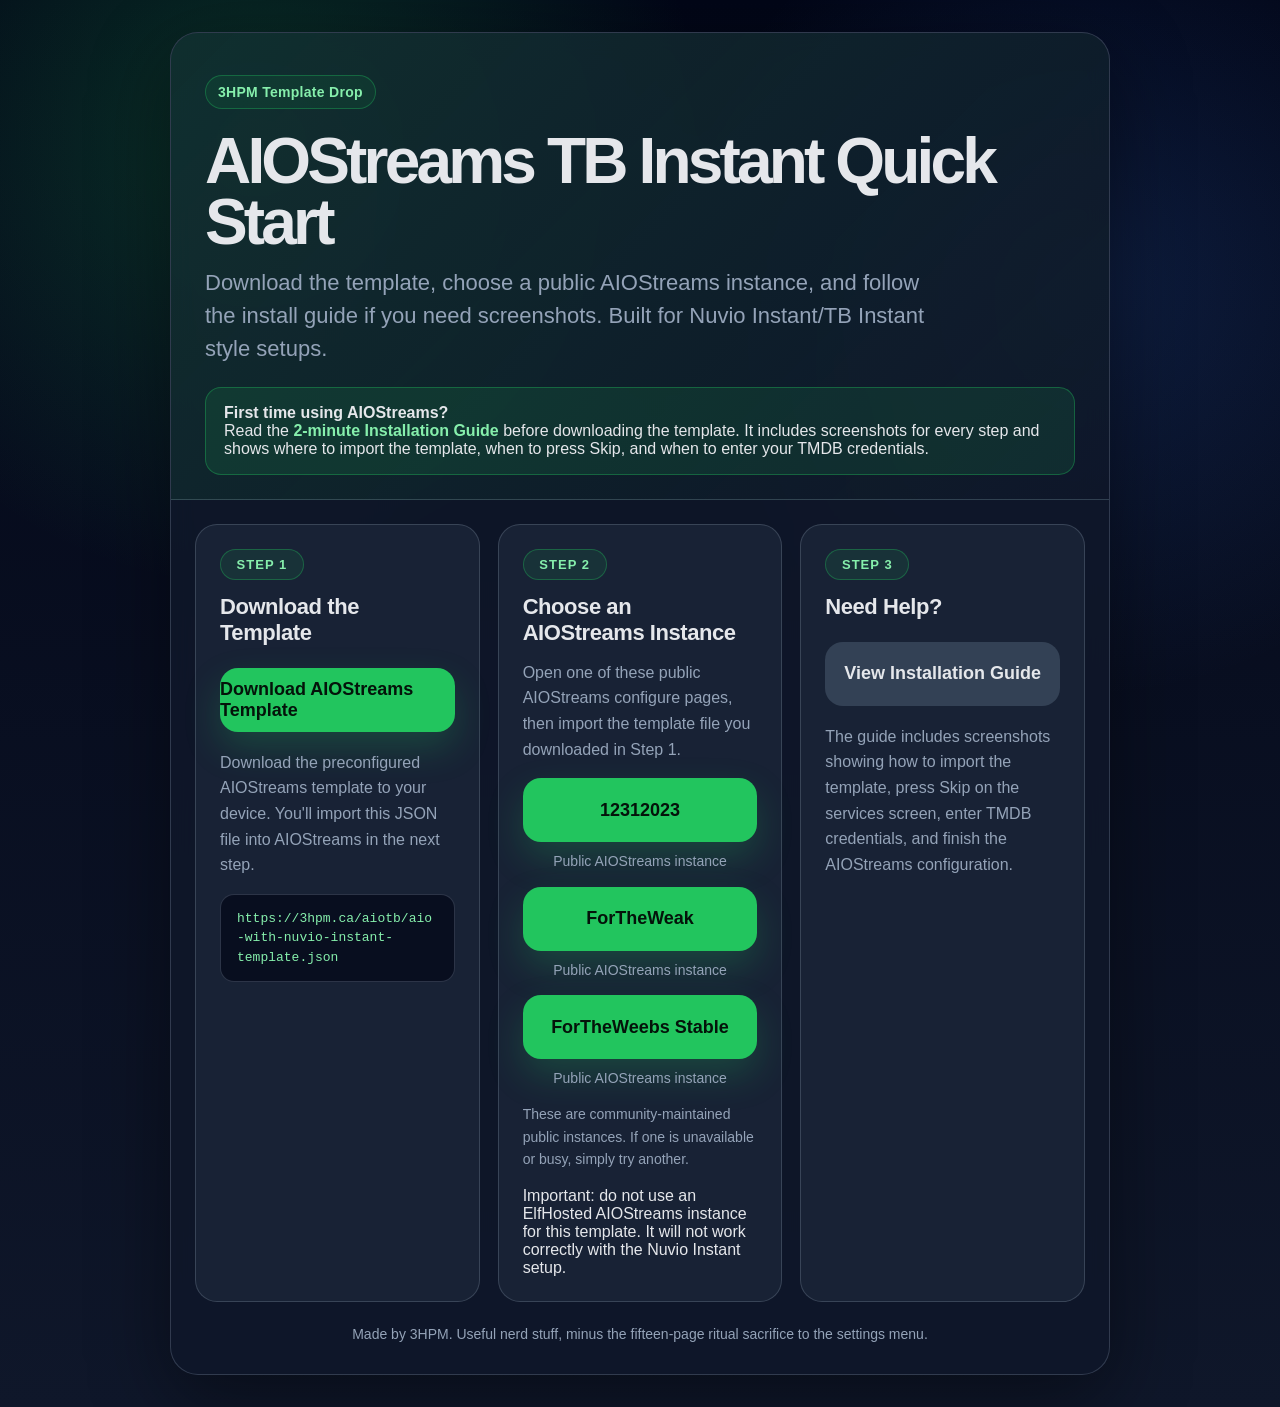
==== Aiotb/index.html @ fed8d9ba "Update Open Graph URL in index.html" ====
<!DOCTYPE html>

<html lang="en">
<head>
<meta charset="utf-8"/>
<meta content="width=device-width, initial-scale=1" name="viewport"/>
<title>AIOStreams TB Instant Template | 3HPM</title>
<meta content="Download the 3HPM AIOStreams template for use with Nuvio Instant and TB Instant." name="description"/>
<meta content="AIOStreams TB Instant Template" property="og:title"/>
<meta content="AIOStreams template for Nuvio Instant and TB Instant by 3HPM." property="og:description"/>
<meta content="website" property="og:type"/>
<meta content="https://nuvioinstant.3hpm.ca/Aiotb" property="og:url"/>
<meta content="#22c55e" name="theme-color"/>
<style>
    :root {
      --bg: #020617;
      --panel: rgba(15, 23, 42, 0.88);
      --panel-2: rgba(30, 41, 59, 0.72);
      --text: #e5e7eb;
      --muted: #94a3b8;
      --green: #22c55e;
      --green-2: #86efac;
      --border: rgba(148, 163, 184, 0.26);
      --shadow: rgba(34, 197, 94, 0.22);
    }

    * { box-sizing: border-box; }

    body {
      margin: 0;
      min-height: 100vh;
      font-family: Arial, Helvetica, sans-serif;
      background:
        radial-gradient(circle at 20% 10%, rgba(34, 197, 94, 0.22), transparent 28rem),
        radial-gradient(circle at 85% 20%, rgba(59, 130, 246, 0.16), transparent 26rem),
        linear-gradient(180deg, #020617 0%, #0f172a 100%);
      color: var(--text);
      display: grid;
      place-items: center;
      padding: 32px 16px;
    }

    .wrap {
      width: min(940px, 100%);
    }

    .card {
      border: 1px solid var(--border);
      background: var(--panel);
      border-radius: 28px;
      overflow: hidden;
      box-shadow: 0 24px 80px rgba(0, 0, 0, 0.42);
      backdrop-filter: blur(12px);
    }

    header {
      padding: 42px 34px 24px;
      border-bottom: 1px solid var(--border);
      background: linear-gradient(135deg, rgba(34, 197, 94, 0.13), rgba(15, 23, 42, 0));
    }

    .tag {
      display: inline-flex;
      align-items: center;
      gap: 8px;
      color: var(--green-2);
      border: 1px solid rgba(34, 197, 94, 0.34);
      background: rgba(34, 197, 94, 0.08);
      padding: 8px 12px;
      border-radius: 999px;
      font-size: 14px;
      font-weight: 700;
      letter-spacing: 0.02em;
    }

    h1 {
      margin: 22px 0 12px;
      font-size: clamp(34px, 7vw, 64px);
      line-height: 0.96;
      letter-spacing: -0.06em;
    }

    .lead {
      max-width: 720px;
      margin: 0;
      color: var(--muted);
      font-size: clamp(18px, 2.5vw, 22px);
      line-height: 1.5;
    }

    main {
      display: grid;
      grid-template-columns: repeat(auto-fit, minmax(280px, 1fr));
      gap: 18px;
      padding: 24px;
    }

    .panel {
      border: 1px solid var(--border);
      background: var(--panel-2);
      border-radius: 22px;
      padding: 24px;
    }

    .download {
      display: inline-flex;
      align-items: center;
      justify-content: center;
      width: 100%;
      min-height: 64px;
      margin: 8px 0 18px;
      border-radius: 18px;
      background: var(--green);
      color: #04130a;
      text-decoration: none;
      font-weight: 900;
      font-size: 18px;
      box-shadow: 0 16px 36px var(--shadow);
      transition: transform 160ms ease, filter 160ms ease;
    }

    .download:hover,
    .download:focus {
      transform: translateY(-2px);
      filter: brightness(1.08);
    }

    h2 {
      margin: 0 0 14px;
      font-size: 22px;
      letter-spacing: -0.02em;
    }

    p {
      color: var(--muted);
      line-height: 1.6;
      margin: 0 0 16px;
    }

    code {
      display: block;
      padding: 14px 16px;
      border-radius: 14px;
      border: 1px solid var(--border);
      background: rgba(2, 6, 23, 0.7);
      color: var(--green-2);
      overflow-wrap: anywhere;
      line-height: 1.5;
    }

    .mini {
      font-size: 14px;
    }

    .steps p {
      padding-left: 16px;
      border-left: 3px solid rgba(34, 197, 94, 0.52);
    }

    footer {
      padding: 0 34px 32px;
      color: var(--muted);
      font-size: 14px;
      text-align: center;
    }

    @media (max-width: 760px) {
      main { grid-template-columns: 1fr; padding: 16px; }
      header { padding: 32px 24px 22px; }
      footer { padding: 0 20px 24px; }
    }
  
    .setup-step {
      position: relative;
    }

    .step-label {
      display: inline-flex;
      align-items: center;
      justify-content: center;
      min-width: 84px;
      margin-bottom: 14px;
      padding: 7px 11px;
      border-radius: 999px;
      background: rgba(34, 197, 94, 0.10);
      border: 1px solid rgba(34, 197, 94, 0.34);
      color: var(--green-2);
      font-size: 13px;
      font-weight: 900;
      letter-spacing: 0.08em;
      text-transform: uppercase;
    }

    .instance-card {
      margin: 14px 0;
    }

    .instance-card p {
      margin: 8px 6px 0;
      color: var(--muted);
      font-size: 14px;
      text-align: center;
    }
</style>
</head>
<body>
<div class="wrap">
<section aria-labelledby="page-title" class="card">
<header>
<span class="tag">3HPM Template Drop</span>
<h1 id="page-title">AIOStreams TB Instant Quick Start</h1>
<p class="lead">Download the template, choose a public AIOStreams instance, and follow the install guide if you need screenshots. Built for Nuvio Instant/TB Instant style setups.</p><div style="margin-top:22px;padding:16px 18px;border-radius:16px;background:rgba(34,197,94,.12);border:1px solid rgba(34,197,94,.35);"><strong>First time using AIOStreams?</strong><br/>Read the <a href="https://3hpm.ca/aiotb/install" style="color:#86efac;font-weight:bold;text-decoration:none;">2-minute Installation Guide</a> before downloading the template. It includes screenshots for every step and shows where to import the template, when to press Skip, and when to enter your TMDB credentials.</div>
</header>
<main><section class="panel setup-step"><div class="step-label">Step 1</div><h2>Download the Template</h2><a class="download" download="" href="aio-with-nuvio-instant-template.json">Download AIOStreams Template</a><p>Download the preconfigured AIOStreams template to your device. You'll import this JSON file into AIOStreams in the next step.</p><code>https://3hpm.ca/aiotb/aio-with-nuvio-instant-template.json</code></section><section class="panel setup-step"><div class="step-label">Step 2</div><h2>Choose an AIOStreams Instance</h2><p>Open one of these public AIOStreams configure pages, then import the template file you downloaded in Step 1.</p><div class="instance-list"><div class="instance-card"><a class="download" href="https://aiostreams.12312023.xyz/stremio/configure" rel="noopener noreferrer" style="margin:0;" target="_blank">12312023</a><p>Public AIOStreams instance</p></div><div class="instance-card"><a class="download" href="https://aiostreams.fortheweak.cloud/stremio/configure" rel="noopener noreferrer" style="margin:0;" target="_blank">ForTheWeak</a><p>Public AIOStreams instance</p></div><div class="instance-card"><a class="download" href="https://aiostreamsfortheweebsstable.midnightignite.me/stremio/configure" rel="noopener noreferrer" style="margin:0;" target="_blank">ForTheWeebs Stable</a><p>Public AIOStreams instance</p></div></div><p class="mini">These are community-maintained public instances. If one is unavailable or busy, simply try another.</p><div class="warning-note">Important: do not use an ElfHosted AIOStreams instance for this template. It will not work correctly with the Nuvio Instant setup.</div></section><section class="panel setup-step"><div class="step-label">Step 3</div><h2>Need Help?</h2><a class="download" href="https://3hpm.ca/aiotb/install" rel="noopener noreferrer" style="background:#334155;color:#e5e7eb;box-shadow:none;" target="_blank">View Installation Guide</a><p>The guide includes screenshots showing how to import the template, press Skip on the services screen, enter TMDB credentials, and finish the AIOStreams configuration.</p></section></main>
<footer>
        Made by 3HPM. Useful nerd stuff, minus the fifteen-page ritual sacrifice to the settings menu.
      </footer>
</section>
</div>
</body>
</html>
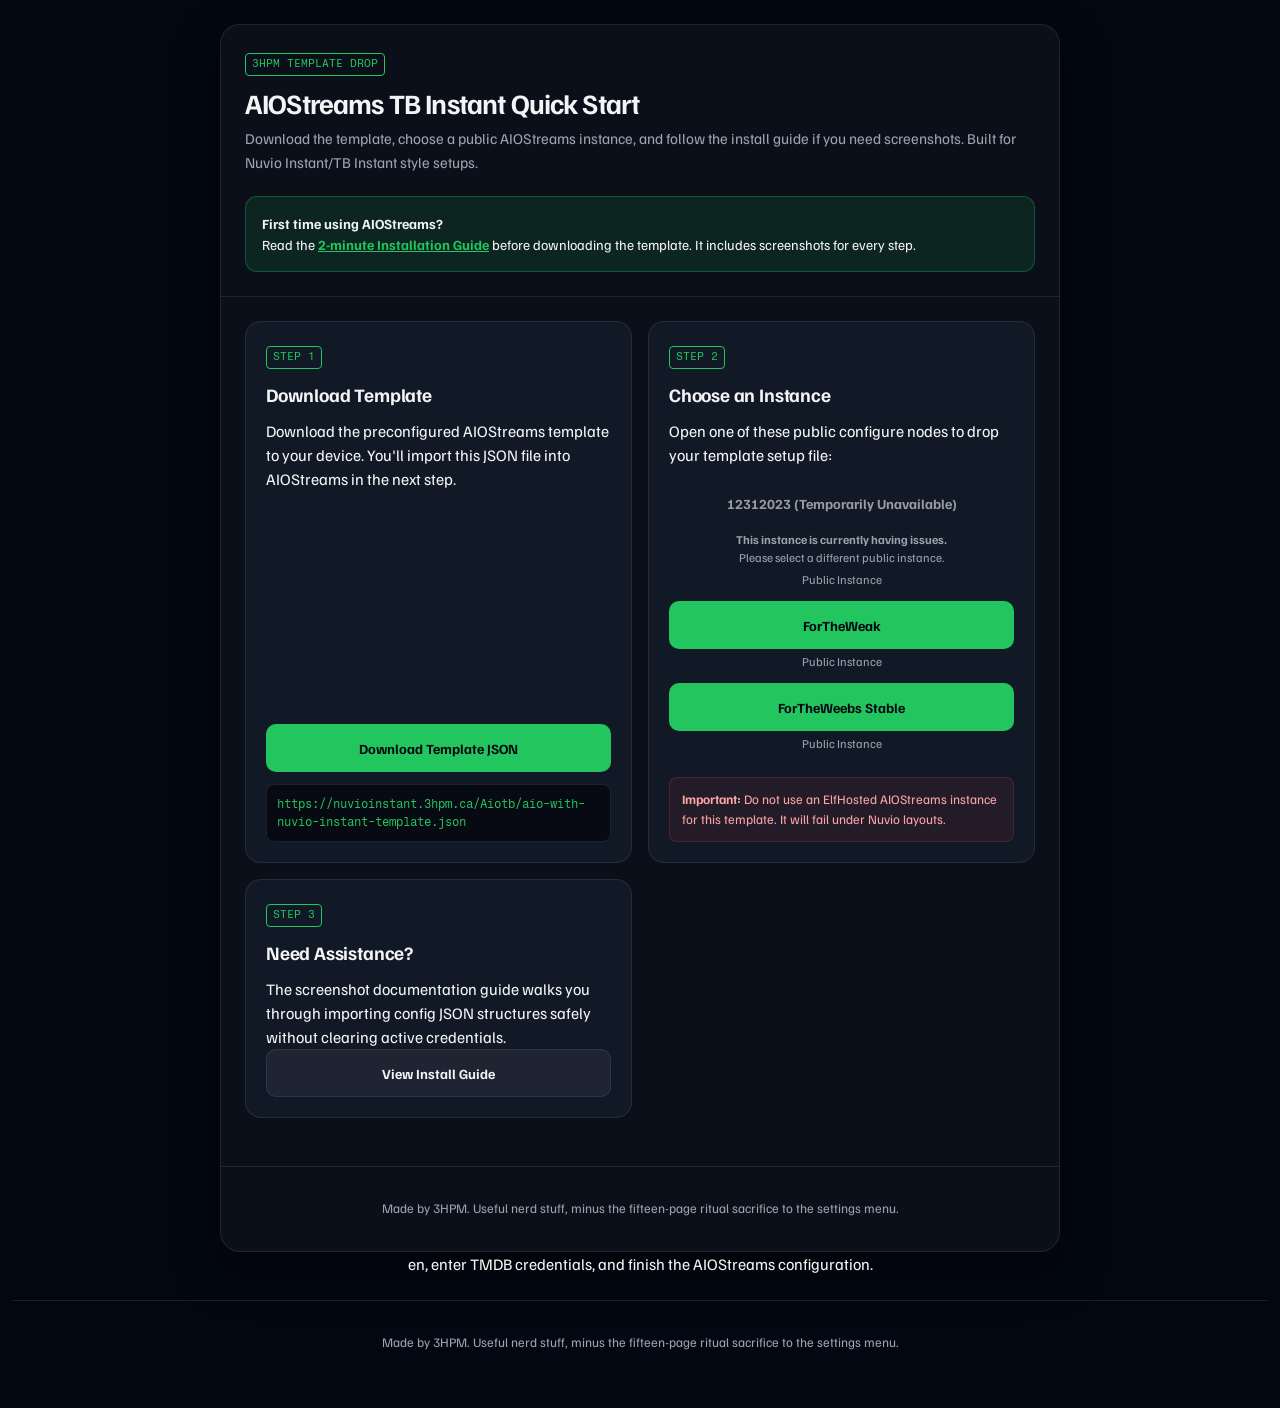
==== commit 4f4b2f87: "Update index.html" ====
--- a/Aiotb/index.html
+++ b/Aiotb/index.html
@@ -1,217 +1,90 @@
 <!DOCTYPE html>
-
 <html lang="en">
 <head>
-<meta charset="utf-8"/>
-<meta content="width=device-width, initial-scale=1" name="viewport"/>
-<title>AIOStreams TB Instant Template | 3HPM</title>
-<meta content="Download the 3HPM AIOStreams template for use with Nuvio Instant and TB Instant." name="description"/>
-<meta content="AIOStreams TB Instant Template" property="og:title"/>
-<meta content="AIOStreams template for Nuvio Instant and TB Instant by 3HPM." property="og:description"/>
-<meta content="website" property="og:type"/>
-<meta content="https://nuvioinstant.3hpm.ca/Aiotb" property="og:url"/>
-<meta content="#22c55e" name="theme-color"/>
-<style>
-    :root {
-      --bg: #020617;
-      --panel: rgba(15, 23, 42, 0.88);
-      --panel-2: rgba(30, 41, 59, 0.72);
-      --text: #e5e7eb;
-      --muted: #94a3b8;
-      --green: #22c55e;
-      --green-2: #86efac;
-      --border: rgba(148, 163, 184, 0.26);
-      --shadow: rgba(34, 197, 94, 0.22);
-    }
-
-    * { box-sizing: border-box; }
-
-    body {
-      margin: 0;
-      min-height: 100vh;
-      font-family: Arial, Helvetica, sans-serif;
-      background:
-        radial-gradient(circle at 20% 10%, rgba(34, 197, 94, 0.22), transparent 28rem),
-        radial-gradient(circle at 85% 20%, rgba(59, 130, 246, 0.16), transparent 26rem),
-        linear-gradient(180deg, #020617 0%, #0f172a 100%);
-      color: var(--text);
-      display: grid;
-      place-items: center;
-      padding: 32px 16px;
-    }
-
-    .wrap {
-      width: min(940px, 100%);
-    }
-
-    .card {
-      border: 1px solid var(--border);
-      background: var(--panel);
-      border-radius: 28px;
-      overflow: hidden;
-      box-shadow: 0 24px 80px rgba(0, 0, 0, 0.42);
-      backdrop-filter: blur(12px);
-    }
-
-    header {
-      padding: 42px 34px 24px;
-      border-bottom: 1px solid var(--border);
-      background: linear-gradient(135deg, rgba(34, 197, 94, 0.13), rgba(15, 23, 42, 0));
-    }
-
-    .tag {
-      display: inline-flex;
-      align-items: center;
-      gap: 8px;
-      color: var(--green-2);
-      border: 1px solid rgba(34, 197, 94, 0.34);
-      background: rgba(34, 197, 94, 0.08);
-      padding: 8px 12px;
-      border-radius: 999px;
-      font-size: 14px;
-      font-weight: 700;
-      letter-spacing: 0.02em;
-    }
-
-    h1 {
-      margin: 22px 0 12px;
-      font-size: clamp(34px, 7vw, 64px);
-      line-height: 0.96;
-      letter-spacing: -0.06em;
-    }
-
-    .lead {
-      max-width: 720px;
-      margin: 0;
-      color: var(--muted);
-      font-size: clamp(18px, 2.5vw, 22px);
-      line-height: 1.5;
-    }
-
-    main {
-      display: grid;
-      grid-template-columns: repeat(auto-fit, minmax(280px, 1fr));
-      gap: 18px;
-      padding: 24px;
-    }
-
-    .panel {
-      border: 1px solid var(--border);
-      background: var(--panel-2);
-      border-radius: 22px;
-      padding: 24px;
-    }
-
-    .download {
-      display: inline-flex;
-      align-items: center;
-      justify-content: center;
-      width: 100%;
-      min-height: 64px;
-      margin: 8px 0 18px;
-      border-radius: 18px;
-      background: var(--green);
-      color: #04130a;
-      text-decoration: none;
-      font-weight: 900;
-      font-size: 18px;
-      box-shadow: 0 16px 36px var(--shadow);
-      transition: transform 160ms ease, filter 160ms ease;
-    }
-
-    .download:hover,
-    .download:focus {
-      transform: translateY(-2px);
-      filter: brightness(1.08);
-    }
-
-    h2 {
-      margin: 0 0 14px;
-      font-size: 22px;
-      letter-spacing: -0.02em;
-    }
-
-    p {
-      color: var(--muted);
-      line-height: 1.6;
-      margin: 0 0 16px;
-    }
-
-    code {
-      display: block;
-      padding: 14px 16px;
-      border-radius: 14px;
-      border: 1px solid var(--border);
-      background: rgba(2, 6, 23, 0.7);
-      color: var(--green-2);
-      overflow-wrap: anywhere;
-      line-height: 1.5;
-    }
-
-    .mini {
-      font-size: 14px;
-    }
-
-    .steps p {
-      padding-left: 16px;
-      border-left: 3px solid rgba(34, 197, 94, 0.52);
-    }
-
-    footer {
-      padding: 0 34px 32px;
-      color: var(--muted);
-      font-size: 14px;
-      text-align: center;
-    }
-
-    @media (max-width: 760px) {
-      main { grid-template-columns: 1fr; padding: 16px; }
-      header { padding: 32px 24px 22px; }
-      footer { padding: 0 20px 24px; }
-    }
-  
-    .setup-step {
-      position: relative;
-    }
-
-    .step-label {
-      display: inline-flex;
-      align-items: center;
-      justify-content: center;
-      min-width: 84px;
-      margin-bottom: 14px;
-      padding: 7px 11px;
-      border-radius: 999px;
-      background: rgba(34, 197, 94, 0.10);
-      border: 1px solid rgba(34, 197, 94, 0.34);
-      color: var(--green-2);
-      font-size: 13px;
-      font-weight: 900;
-      letter-spacing: 0.08em;
-      text-transform: uppercase;
-    }
-
-    .instance-card {
-      margin: 14px 0;
-    }
-
-    .instance-card p {
-      margin: 8px 6px 0;
-      color: var(--muted);
-      font-size: 14px;
-      text-align: center;
-    }
-</style>
+    <meta charset="utf-8"/>
+    <meta content="width=device-width, initial-scale=1" name="viewport"/>
+    <title>AIOStreams TB Instant Template | 3HPM</title>
+    <meta content="Download the 3HPM AIOStreams template for use with Nuvio Instant and TB Instant." name="description"/>
+    <link rel="stylesheet" href="../global.css" />
 </head>
 <body>
+
 <div class="wrap">
-<section aria-labelledby="page-title" class="card">
-<header>
-<span class="tag">3HPM Template Drop</span>
-<h1 id="page-title">AIOStreams TB Instant Quick Start</h1>
-<p class="lead">Download the template, choose a public AIOStreams instance, and follow the install guide if you need screenshots. Built for Nuvio Instant/TB Instant style setups.</p><div style="margin-top:22px;padding:16px 18px;border-radius:16px;background:rgba(34,197,94,.12);border:1px solid rgba(34,197,94,.35);"><strong>First time using AIOStreams?</strong><br/>Read the <a href="https://3hpm.ca/aiotb/install" style="color:#86efac;font-weight:bold;text-decoration:none;">2-minute Installation Guide</a> before downloading the template. It includes screenshots for every step and shows where to import the template, when to press Skip, and when to enter your TMDB credentials.</div>
-</header>
-<main><section class="panel setup-step"><div class="step-label">Step 1</div><h2>Download the Template</h2><a class="download" download="" href="aio-with-nuvio-instant-template.json">Download AIOStreams Template</a><p>Download the preconfigured AIOStreams template to your device. You'll import this JSON file into AIOStreams in the next step.</p><code>https://3hpm.ca/aiotb/aio-with-nuvio-instant-template.json</code></section><section class="panel setup-step"><div class="step-label">Step 2</div><h2>Choose an AIOStreams Instance</h2><p>Open one of these public AIOStreams configure pages, then import the template file you downloaded in Step 1.</p><div class="instance-list"><div class="instance-card"><a class="download" href="https://aiostreams.12312023.xyz/stremio/configure" rel="noopener noreferrer" style="margin:0;" target="_blank">12312023</a><p>Public AIOStreams instance</p></div><div class="instance-card"><a class="download" href="https://aiostreams.fortheweak.cloud/stremio/configure" rel="noopener noreferrer" style="margin:0;" target="_blank">ForTheWeak</a><p>Public AIOStreams instance</p></div><div class="instance-card"><a class="download" href="https://aiostreamsfortheweebsstable.midnightignite.me/stremio/configure" rel="noopener noreferrer" style="margin:0;" target="_blank">ForTheWeebs Stable</a><p>Public AIOStreams instance</p></div></div><p class="mini">These are community-maintained public instances. If one is unavailable or busy, simply try another.</p><div class="warning-note">Important: do not use an ElfHosted AIOStreams instance for this template. It will not work correctly with the Nuvio Instant setup.</div></section><section class="panel setup-step"><div class="step-label">Step 3</div><h2>Need Help?</h2><a class="download" href="https://3hpm.ca/aiotb/install" rel="noopener noreferrer" style="background:#334155;color:#e5e7eb;box-shadow:none;" target="_blank">View Installation Guide</a><p>The guide includes screenshots showing how to import the template, press Skip on the services screen, enter TMDB credentials, and finish the AIOStreams configuration.</p></section></main>
+    <section aria-labelledby="page-title" class="card">
+        <header>
+            <span class="tag">3HPM Template Drop</span>
+            <h1 id="page-title">AIOStreams TB Instant Quick Start</h1>
+            <p class="lead">Download the template, choose a public AIOStreams instance, and follow the install guide if you need screenshots. Built for Nuvio Instant/TB Instant style setups.</p>
+            
+            <div style="margin-top:22px; padding:16px; border-radius:12px; background:var(--green-dim); border:1px solid rgba(34,197,94,0.3); font-size:14px; line-height:1.5;">
+                <strong>First time using AIOStreams?</strong><br/>
+                Read the <a href="https://3hpm.ca/aiotb/install" style="color:var(--green); font-weight:bold;">2-minute Installation Guide</a> before downloading the template. It includes screenshots for every step.
+            </div>
+        </header>
+
+        <main>
+            <section class="panel setup-step">
+                <div>
+                    <div class="step-label">Step 1</div>
+                    <h2>Download Template</h2>
+                    <p>Download the preconfigured AIOStreams template to your device. You'll import this JSON file into AIOStreams in the next step.</p>
+                </div>
+                <div>
+                    <a class="download" download="" href="aio-with-nuvio-instant-template.json">Download Template JSON</a>
+                    <code>https://nuvioinstant.3hpm.ca/Aiotb/aio-with-nuvio-instant-template.json</code>
+                </div>
+            </section>
+
+            <section class="panel setup-step">
+                <div>
+                    <div class="step-label">Step 2</div>
+                    <h2>Choose an Instance</h2>
+                    <p>Open one of these public configure nodes to drop your template setup file:</p>
+                    <div class="instance-list">
+                        <div class="instance-card">
+    <span class="download" style="opacity:0.6; cursor:not-allowed;">
+        12312023 (Temporarily Unavailable)
+    </span>
+    <p><strong>This instance is currently having issues.</strong><br>
+    Please select a different public instance.</p>
+    <p>Public Instance</p>
+</div>
+                        <div class="instance-card">
+                            <a class="download" href="https://aiostreams.fortheweak.cloud/stremio/configure" rel="noopener noreferrer" target="_blank">ForTheWeak</a>
+                            <p>Public Instance</p>
+                        </div>
+                        <div class="instance-card">
+                            <a class="download" href="https://aiostreamsfortheweebsstable.midnightignite.me/stremio/configure" rel="noopener noreferrer" target="_blank">ForTheWeebs Stable</a>
+                            <p>Public Instance</p>
+                        </div>
+                    </div>
+                </div>
+                <div class="warning-note">
+                    <strong>Important:</strong> Do not use an ElfHosted AIOStreams instance for this template. It will fail under Nuvio layouts.
+                </div>
+            </section>
+
+            <section class="panel setup-step">
+                <div>
+                    <div class="step-label">Step 3</div>
+                    <h2>Need Assistance?</h2>
+                    <p>The screenshot documentation guide walks you through importing config JSON structures safely without clearing active credentials.</p>
+                </div>
+                <div>
+                    <a class="download" href="https://nuvioinstant.3hpm.ca/Aiotb/install" rel="noopener noreferrer" style="background:rgba(255,255,255,0.05); border:1px solid var(--border); color:var(--text);" target="_blank">View Install Guide</a>
+                </div>
+            </section>
+        </main>
+
+        <footer>
+            Made by 3HPM. Useful nerd stuff, minus the fifteen-page ritual sacrifice to the settings menu.
+        </footer>
+    </section>
+</div>
+
+</body>
+</html>
+en, enter TMDB credentials, and finish the AIOStreams configuration.</p></section></main>
 <footer>
         Made by 3HPM. Useful nerd stuff, minus the fifteen-page ritual sacrifice to the settings menu.
       </footer>
--- a/global.css
+++ b/global.css
@@ -0,0 +1,296 @@
+/* ==========================================================================
+   3HPM Nuvio Suite - Definitive Unified Global Stylesheet
+   ========================================================================== */
+
+@import url('https://fonts.googleapis.com/css2?family=Familjen+Grotesk:wght@400;500;600;700&family=Fraunces:ital,opsz,wght@0,9..144,300;0,9..144,400;0,9..144,600;1,9..144,300;1,9..144,400;1,9..144,500&family=Fragment+Mono&display=swap');
+
+:root {
+    --bg: #030712;
+    --panel: #0b0f19;
+    --panel-card: #111827;
+    --panel-input: #070a13;
+    --panel-2: rgba(30, 41, 59, 0.4);
+    --text: #f3f4f6;
+    --muted: #9ca3af;
+    --green: #22c55e;
+    --green-dim: rgba(34, 197, 94, 0.12);
+    --border: rgba(156, 163, 175, 0.15);
+    --font-sans: 'Familjen Grotesk', system-ui, -apple-system, sans-serif;
+    --font-mono: 'Fragment Mono', monospace;
+}
+
+* {
+    box-sizing: border-box;
+    margin: 0;
+    padding: 0;
+}
+
+body {
+    background-color: var(--bg);
+    color: var(--text);
+    font-family: var(--font-sans);
+    line-height: 1.5;
+    padding: 24px 12px;
+    min-height: 100vh;
+    display: flex;
+    flex-direction: column;
+    align-items: center;
+}
+
+/* Master Page Shell Layout */
+.shell, .wrap, .site-wrapper {
+    width: 100%;
+    max-width: 840px;
+    margin: 0 auto;
+}
+
+.card {
+    background-color: var(--panel);
+    border: 1px solid var(--border);
+    border-radius: 20px;
+    overflow: hidden;
+    box-shadow: 0 20px 40px rgba(0, 0, 0, 0.5);
+}
+
+/* Streaming Notice Banner */
+.releaseBanner {
+    background: #111;
+    color: #fff;
+    border-bottom: 2px solid var(--green);
+    font-family: var(--font-mono);
+    font-size: 11px;
+    text-transform: uppercase;
+    letter-spacing: 0.05em;
+    padding: 10px;
+    text-align: center;
+    margin-bottom: 16px;
+    border-radius: 8px;
+}
+.releaseBanner strong { color: var(--green); }
+
+/* Typography */
+header {
+    padding: 24px;
+    border-bottom: 1px solid var(--border);
+}
+h1 {
+    font-size: 28px;
+    font-weight: 700;
+    letter-spacing: -0.03em;
+    line-height: 1.1;
+    margin-bottom: 8px;
+}
+h1 em {
+    font-family: 'Fraunces', serif;
+    font-style: italic;
+    font-weight: 400;
+}
+.lede, .lead {
+    color: var(--muted);
+    font-size: 15px;
+    line-height: 1.6;
+}
+
+/* Main Grid Formats */
+main, .wizard-grid {
+    display: grid;
+    grid-template-columns: repeat(auto-fit, minmax(280px, 1fr));
+    gap: 16px;
+    padding: 24px;
+}
+
+/* Hub Dashboard Cards */
+a.wizard-card-link {
+    text-decoration: none;
+    color: inherit;
+    border: 1px solid var(--border);
+    background-color: var(--panel-card);
+    border-radius: 16px;
+    padding: 24px;
+    display: flex;
+    flex-direction: column;
+    justify-content: space-between;
+    gap: 20px;
+    transition: all 0.2s ease;
+}
+a.wizard-card-link:hover {
+    border-color: var(--green);
+    transform: translateY(-2px);
+    box-shadow: 0 12px 24px rgba(34, 197, 94, 0.15);
+}
+a.wizard-card-link h2 {
+    font-size: 18px;
+    color: var(--text);
+    margin-bottom: 6px;
+}
+a.wizard-card-link p {
+    font-size: 14px;
+    color: var(--muted);
+    line-height: 1.5;
+}
+
+/* Static Panels */
+.panel {
+    border: 1px solid var(--border);
+    background: var(--panel-2);
+    border-radius: 16px;
+    padding: 20px;
+    display: flex;
+    flex-direction: column;
+    justify-content: space-between;
+}
+
+/* Wizard Visibility Rules */
+.stepCard { display: none !important; }
+.stepCard.active { display: block !important; padding: 24px; }
+
+/* Wizard Header Formats */
+.stepHeader { margin-bottom: 20px; }
+.stepNumber { font-family: var(--font-mono); color: var(--green); font-size: 14px; font-weight: bold; text-transform: uppercase; }
+h2 { font-size: 19px; margin-bottom: 10px; color: var(--text); letter-spacing: -0.01em; }
+
+/* Wizard Linear Progress Bar */
+.progress { padding: 0 24px; margin-top: 16px; }
+.progress ol { display: flex; list-style: none; background: var(--panel-input); padding: 4px; border-radius: 10px; border: 1px solid var(--border); }
+.progress li { flex: 1; text-align: center; font-size: 12px; font-weight: 600; padding: 8px 4px; color: var(--muted); border-radius: 6px; opacity: 0.4; }
+.progress li.is-active { opacity: 1; background: var(--green-dim); color: var(--green); }
+.progress li.is-done { opacity: 0.8; color: var(--green); }
+
+/* Form Control Elements styling */
+.fieldGroup { display: flex; flex-direction: column; gap: 16px; margin-bottom: 24px; }
+.field { display: flex; flex-direction: column; gap: 6px; }
+.field.isHiddenForSelection { display: none !important; }
+label { font-size: 14px; font-weight: 600; }
+select, input[type="text"], input[type="number"], textarea {
+    width: 100%;
+    background-color: var(--panel-input) !important;
+    color: var(--text) !important;
+    border: 1px solid var(--border);
+    padding: 12px;
+    border-radius: 10px;
+    font-family: inherit;
+    font-size: 15px;
+    outline: none;
+    -webkit-appearance: none;
+}
+select {
+    background-image: url("data:image/svg+xml;utf8,<svg xmlns='http://www.w3.org/2000/svg' width='24' height='24' viewBox='0 0 24 24' fill='none' stroke='%239ca3af' stroke-width='2' stroke-linecap='round' stroke-linejoin='round'><polyline points='6 9 12 15 18 9'></polyline></svg>");
+    background-repeat: no-repeat;
+    background-position: right 12px center;
+    background-size: 14px;
+}
+select:focus, input:focus, textarea:focus { border-color: var(--green); }
+small { font-size: 12px; color: var(--muted); margin-top: 2px; display: block; }
+
+/* Fieldsets & Selections */
+fieldset { border: 1px solid var(--border); border-radius: 12px; padding: 16px; margin-bottom: 24px; }
+fieldset.isHiddenForSelection { display: none !important; }
+legend { font-size: 11px; font-weight: 700; color: var(--green); padding: 0 8px; text-transform: uppercase; letter-spacing: 0.05em; }
+.helperText { font-size: 13px; color: var(--muted); margin-bottom: 12px; }
+
+.setupChecklist, .optionsGrid, .resolutionGrid { display: flex; flex-direction: column; gap: 8px; }
+.setupChecklist label, .optionsGrid label, .resolutionGrid label {
+    display: flex;
+    align-items: center;
+    gap: 12px;
+    background: rgba(255, 255, 255, 0.01);
+    border: 1px solid var(--border);
+    padding: 12px;
+    border-radius: 10px;
+    cursor: pointer;
+    font-weight: 500;
+}
+.optionsGrid label.isHiddenForSelection { display: none !important; }
+input[type="checkbox"] { width: 18px; height: 18px; accent-color: var(--green); flex-shrink: 0; }
+
+@media (min-width: 580px) {
+    .resolutionGrid { display: grid; grid-template-columns: repeat(3, 1fr); gap: 8px; }
+    .optionsGrid { display: grid; grid-template-columns: repeat(2, 1fr); gap: 8px; }
+}
+
+.settingsGrid { display: grid; grid-template-columns: 1fr 1fr; gap: 12px; margin-bottom: 24px; }
+.settingsGrid.isHiddenForSelection { display: none !important; }
+.stepActions { display: flex; gap: 12px; margin-top: 16px; }
+
+/* Interactive Runtime Components (Injected by JS) */
+.addonPicker { display: grid; grid-template-columns: 1fr; gap: 8px; margin-top: 8px; }
+@media (min-width: 580px) { .addonPicker { grid-template-columns: repeat(3, 1fr); } }
+.addonChoice {
+    display: flex;
+    align-items: flex-start;
+    gap: 12px;
+    background: rgba(255, 255, 255, 0.01);
+    border: 1px solid var(--border);
+    padding: 14px;
+    border-radius: 12px;
+    cursor: pointer;
+    transition: all 0.15s ease;
+}
+.addonChoice:hover { border-color: rgba(34, 197, 94, 0.3); background: rgba(34, 197, 94, 0.02); }
+.addonChoice:has(input:checked) { border-color: var(--green); background: var(--green-dim); }
+.addonChoice input { margin-top: 3px; }
+.addonChoice strong { display: block; font-size: 14px; color: var(--text); }
+.addonChoice small { display: block; font-size: 12px; color: var(--muted); margin-top: 2px; font-weight: normal; }
+.addonPickerActions { display: flex; gap: 8px; margin-top: 12px; }
+.addonSettingsNote { margin: 14px 0 0; padding: 10px 12px; border-left: 3px solid var(--green); background: var(--green-dim); font-size: 13px; border-radius: 0 8px 8px 0; }
+
+/* Output Lists & Cards */
+.manifestList { display: grid; gap: 16px; margin-top: 12px; }
+.manifestCard { border: 1px solid var(--border); padding: 16px; background: rgba(255, 255, 255, 0.01); border-radius: 12px; }
+.manifestCardHeader { display: flex; justify-content: space-between; gap: 12px; align-items: flex-start; margin-bottom: 12px; }
+.manifestCardHeader h3 { margin: 0; font-size: 16px; color: var(--text); }
+.manifestCardHeader p { margin: 2px 0 0; color: var(--muted); font-size: 13px; }
+.manifestCard textarea { font-family: var(--font-mono); font-size: 12px; height: 75px; resize: none; background: var(--panel-input); margin-bottom: 10px; }
+.manifestNameRow { display: grid; grid-template-columns: 1fr auto; gap: 8px; margin-bottom: 12px; }
+.manifestNameRow input { width: 100%; background: var(--panel-input); border: 1px solid var(--border); color: var(--muted); padding: 8px 12px; border-radius: 8px; font-size: 13px; outline: none; }
+.manifestCardActions { display: grid; grid-template-columns: 1fr 1fr; gap: 8px; }
+.copyAllRow { margin-top: 16px; }
+.emptyManifests { padding: 16px; border: 1px dashed var(--border); color: var(--muted); text-align: center; border-radius: 10px; font-size: 14px; }
+
+/* Buttons Setup */
+.btn, .download, .card-action-btn {
+    min-height: 48px;
+    border-radius: 10px;
+    font-size: 14px;
+    font-weight: 700;
+    border: none;
+    cursor: pointer;
+    display: inline-flex;
+    align-items: center;
+    justify-content: center;
+    text-decoration: none;
+    transition: all 0.1s ease;
+    width: 100%;
+}
+.btn.primary, a.download, .card-action-btn { background-color: var(--green); color: #030712; }
+.btn.ghost { background-color: transparent; border: 1px solid var(--border); color: var(--text); width: auto; padding: 0 20px; }
+.btn:hover, a.download:hover, .card-action-btn:hover { filter: brightness(1.1); transform: translateY(-1px); }
+.smallBtn { background: transparent; border: 1px solid var(--border); color: var(--muted); padding: 6px 10px; border-radius: 6px; font-size: 11px; cursor: pointer; font-weight: 600; }
+.smallBtn:hover { border-color: var(--muted); color: var(--text); }
+
+/* Global Utilities */
+.step-label, .tag, .ribbon { display: inline-block; font-family: var(--font-mono); font-size: 11px; color: var(--green); border: 1px solid var(--green); padding: 2px 6px; border-radius: 4px; margin-bottom: 12px; text-transform: uppercase; width: max-content; }
+.ribbon { margin-bottom: 0; }
+code { display: block; padding: 10px; border-radius: 8px; border: 1px solid var(--border); background: var(--panel-input); color: var(--green); font-family: var(--font-mono); font-size: 12px; overflow-wrap: anywhere; margin-top: 12px; }
+.instance-list { display: flex; flex-direction: column; gap: 12px; margin: 12px 0; }
+.instance-card p { font-size: 12px; color: var(--muted); text-align: center; margin-top: 4px; }
+.warning-note { background: rgba(239, 68, 68, 0.08); border: 1px solid rgba(239, 68, 68, 0.2); color: #fca5a5; padding: 12px; border-radius: 8px; font-size: 13px; margin-top: 12px; }
+aside.notice { background: var(--green-dim); border-left: 3px solid var(--green); padding: 12px; border-radius: 0 8px 8px 0; margin-top: 12px; }
+aside.notice p { font-size: 13px; color: var(--text); margin: 0; }
+.stamp { font-family: var(--font-mono); font-size: 10px; text-transform: uppercase; color: var(--green); display: block; margin-bottom: 4px; }
+
+/* Outputs & Formatting Components */
+.manifestBox { background: var(--panel-input); border-radius: 12px; padding: 16px; border: 1px solid var(--border); margin-bottom: 16px; }
+.manifestHeader { font-size: 12px; font-family: var(--font-mono); color: var(--muted); margin-bottom: 12px; display: flex; justify-content: space-between; align-items: center; }
+.installGrid { text-align: center; padding: 16px 0; }
+.qrFrame { background: white; padding: 8px; border-radius: 8px; display: inline-block; width: 140px; height: 140px; }
+.qrFrame img { width: 100%; height: auto; display: block; }
+.finalSteps h3 { font-size: 15px; margin-bottom: 10px; color: var(--text); }
+.finalSteps ol { padding-left: 16px; font-size: 14px; color: var(--muted); display: flex; flex-direction: column; gap: 6px; }
+.finalSteps li { margin-bottom: 4px; }
+footer { text-align: center; padding: 32px 16px; font-size: 13px; color: var(--muted); width: 100%; border-top: 1px solid var(--border); margin-top: 24px; }
+
+@media (max-width: 680px) {
+    main, .wizard-grid { grid-template-columns: 1fr; padding: 16px; }
+    .manifestCardActions { grid-template-columns: 1fr; }
+}
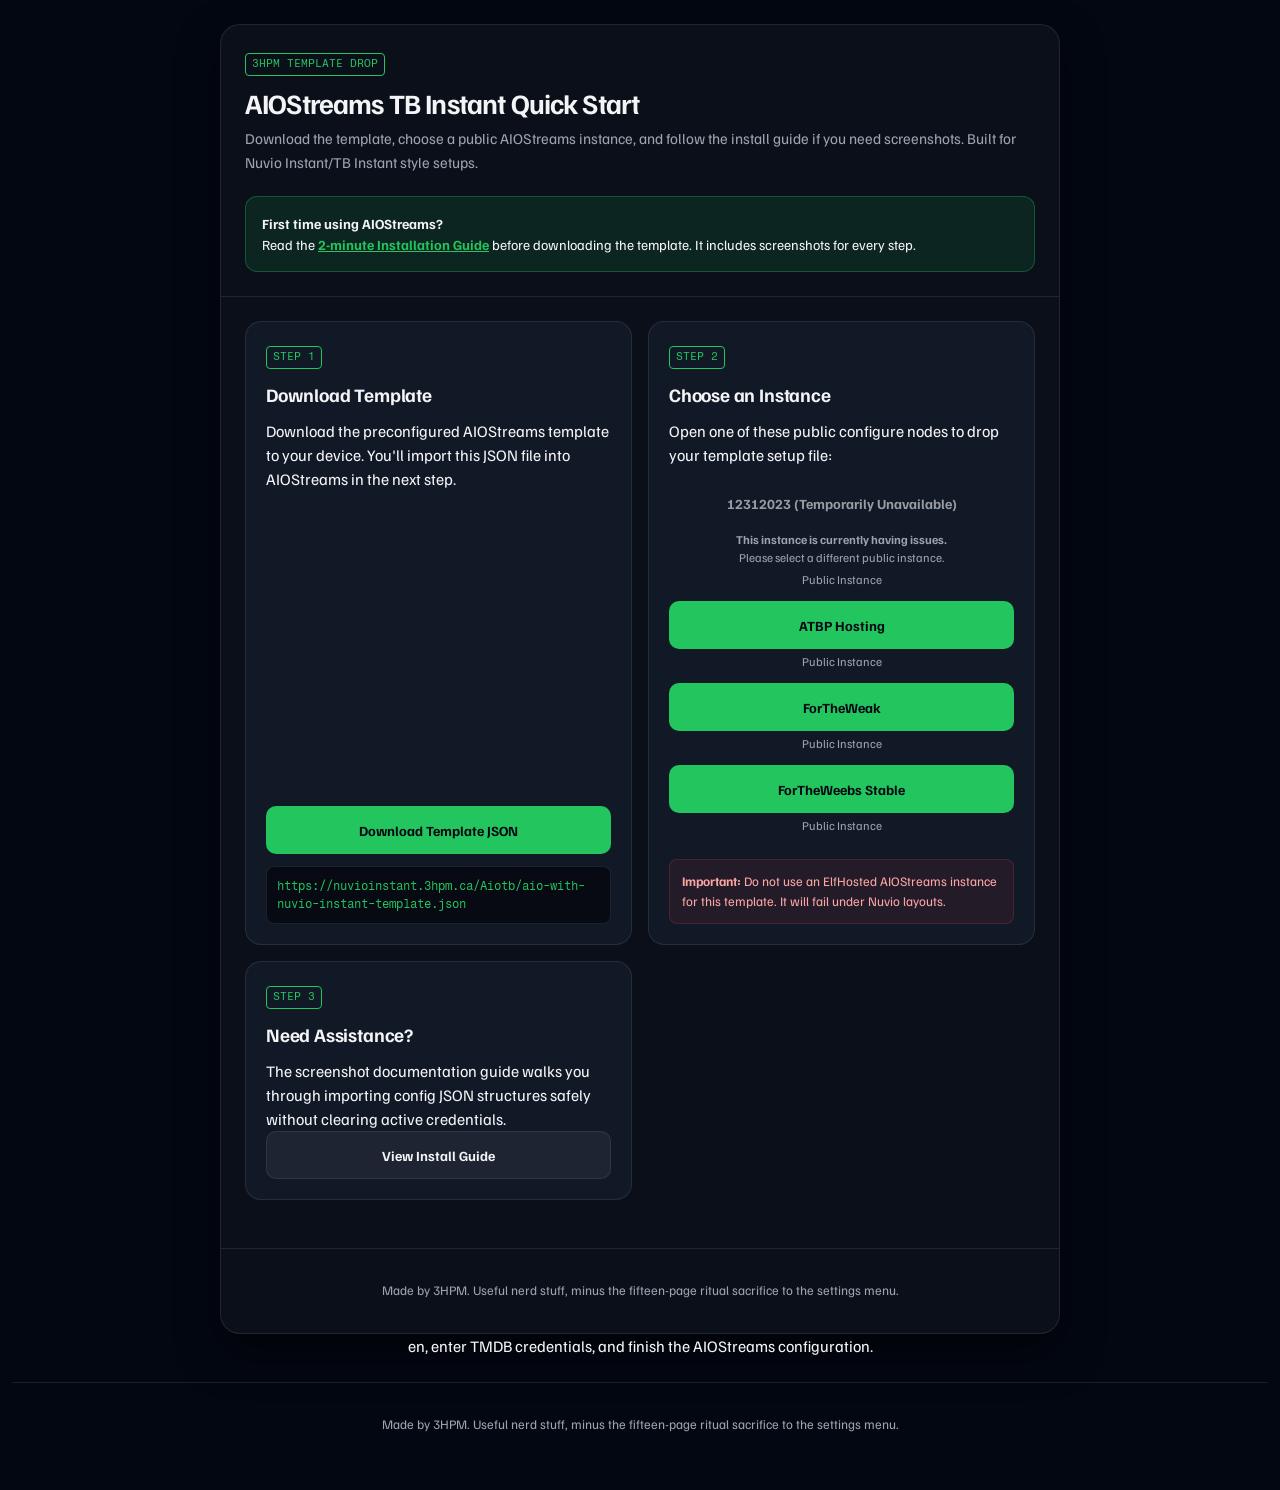
==== commit 39b81042: "Update index.html" ====
--- a/Aiotb/index.html
+++ b/Aiotb/index.html
@@ -49,6 +49,11 @@
     Please select a different public instance.</p>
     <p>Public Instance</p>
 </div>
+
+                        <div class="instance-card">
+                            <a class="download" href="https://aio.atbphosting.com/stremio/configure" rel="noopener noreferrer" target="_blank">ATBP Hosting</a>
+                            <p>Public Instance</p>
+                        </div>
                         <div class="instance-card">
                             <a class="download" href="https://aiostreams.fortheweak.cloud/stremio/configure" rel="noopener noreferrer" target="_blank">ForTheWeak</a>
                             <p>Public Instance</p>
@@ -90,5 +95,15 @@
       </footer>
 </section>
 </div>
+<script src='https://storage.ko-fi.com/cdn/scripts/overlay-widget.js'></script>
+<script src='https://storage.ko-fi.com/cdn/scripts/overlay-widget.js'></script>
+<script>
+  kofiWidgetOverlay.draw('threehpm', {
+    'type': 'floating-chat',
+    'floating-chat.donateButton.text': 'Tip Me',
+    'floating-chat.donateButton.background-color': '#ffffff',
+    'floating-chat.donateButton.text-color': '#323842'
+  });
+</script>
 </body>
 </html>
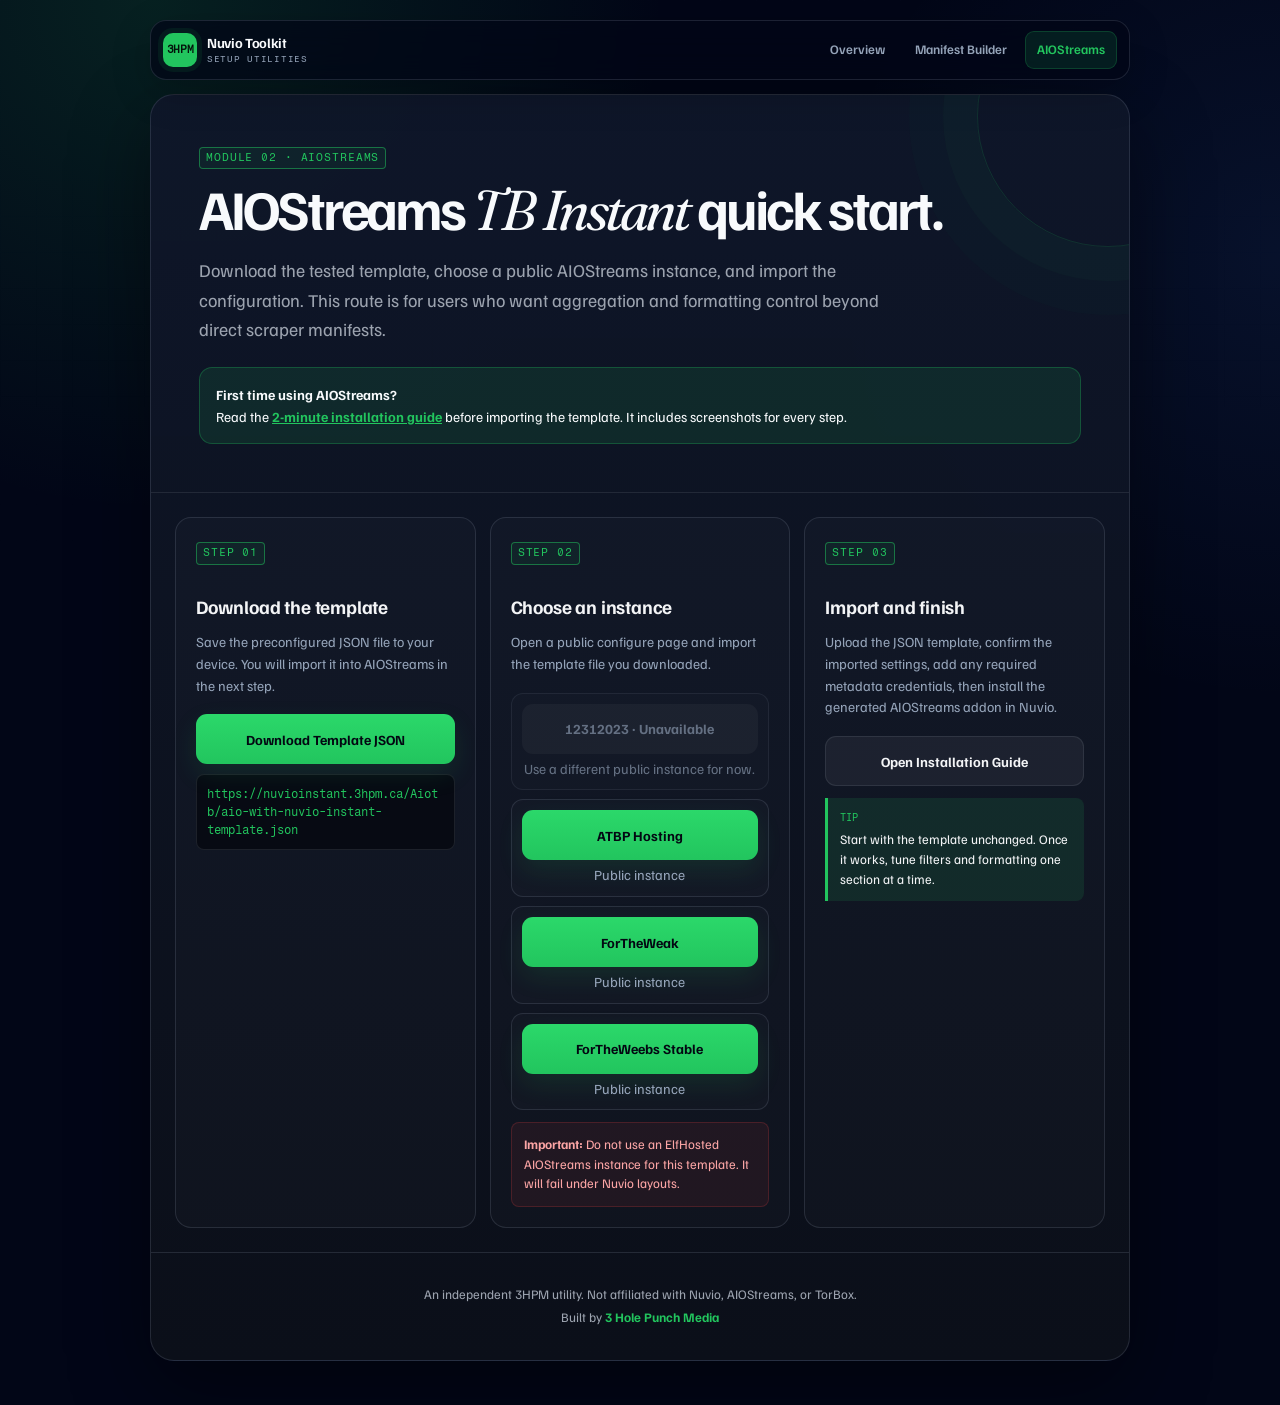
==== commit ab5c97de: "Unify the Nuvio toolkit interface Apply the cohesive 3HPM toolkit UI across the launcher, manifest b" ====
--- a/Aiotb/index.html
+++ b/Aiotb/index.html
@@ -1,109 +1,104 @@
 <!DOCTYPE html>
 <html lang="en">
 <head>
-    <meta charset="utf-8"/>
-    <meta content="width=device-width, initial-scale=1" name="viewport"/>
-    <title>AIOStreams TB Instant Template | 3HPM</title>
-    <meta content="Download the 3HPM AIOStreams template for use with Nuvio Instant and TB Instant." name="description"/>
-    <link rel="stylesheet" href="../global.css" />
+    <meta charset="utf-8">
+    <meta name="viewport" content="width=device-width, initial-scale=1">
+    <title>AIOStreams TB Instant Quick Start | 3HPM</title>
+    <meta name="description" content="Download the 3HPM AIOStreams template for use with Nuvio Instant and TB Instant.">
+    <link rel="stylesheet" href="../global.css">
+    <link rel="stylesheet" href="../suite.css">
 </head>
 <body>
+    <div class="suite-shell">
+        <nav class="suite-nav" aria-label="Toolkit navigation">
+            <a class="suite-brand" href="../index.html" aria-label="3HPM Nuvio Toolkit home">
+                <span class="suite-mark">3HPM</span>
+                <span class="suite-brand-copy">
+                    <strong>Nuvio Toolkit</strong>
+                    <span>Setup utilities</span>
+                </span>
+            </a>
+            <div class="suite-links">
+                <a href="../index.html">Overview</a>
+                <a href="../standard.html">Manifest Builder</a>
+                <a class="is-active" href="index.html" aria-current="page">AIOStreams</a>
+            </div>
+        </nav>
 
-<div class="wrap">
-    <section aria-labelledby="page-title" class="card">
-        <header>
-            <span class="tag">3HPM Template Drop</span>
-            <h1 id="page-title">AIOStreams TB Instant Quick Start</h1>
-            <p class="lead">Download the template, choose a public AIOStreams instance, and follow the install guide if you need screenshots. Built for Nuvio Instant/TB Instant style setups.</p>
-            
-            <div style="margin-top:22px; padding:16px; border-radius:12px; background:var(--green-dim); border:1px solid rgba(34,197,94,0.3); font-size:14px; line-height:1.5;">
-                <strong>First time using AIOStreams?</strong><br/>
-                Read the <a href="https://3hpm.ca/aiotb/install" style="color:var(--green); font-weight:bold;">2-minute Installation Guide</a> before downloading the template. It includes screenshots for every step.
-            </div>
-        </header>
+        <section class="card" aria-labelledby="page-title">
+            <header class="tool-hero">
+                <span class="tag">Module 02 · AIOStreams</span>
+                <h1 id="page-title">AIOStreams <em>TB Instant</em> quick start.</h1>
+                <p class="lead">Download the tested template, choose a public AIOStreams instance, and import the configuration. This route is for users who want aggregation and formatting control beyond direct scraper manifests.</p>
+                <div class="guide-callout">
+                    <strong>First time using AIOStreams?</strong><br>
+                    Read the <a href="https://3hpm.ca/aiotb/install" rel="noopener noreferrer" target="_blank">2-minute installation guide</a> before importing the template. It includes screenshots for every step.
+                </div>
+            </header>
 
-        <main>
-            <section class="panel setup-step">
-                <div>
-                    <div class="step-label">Step 1</div>
-                    <h2>Download Template</h2>
-                    <p>Download the preconfigured AIOStreams template to your device. You'll import this JSON file into AIOStreams in the next step.</p>
-                </div>
-                <div>
-                    <a class="download" download="" href="aio-with-nuvio-instant-template.json">Download Template JSON</a>
-                    <code>https://nuvioinstant.3hpm.ca/Aiotb/aio-with-nuvio-instant-template.json</code>
-                </div>
-            </section>
+            <main class="quick-start-main">
+                <section class="quick-step">
+                    <span class="step-label">Step 01</span>
+                    <h2>Download the template</h2>
+                    <p>Save the preconfigured JSON file to your device. You will import it into AIOStreams in the next step.</p>
+                    <a class="download" download href="aio-with-nuvio-instant-template.json">Download Template JSON</a>
+                    <code class="template-url">https://nuvioinstant.3hpm.ca/Aiotb/aio-with-nuvio-instant-template.json</code>
+                </section>
 
-            <section class="panel setup-step">
-                <div>
-                    <div class="step-label">Step 2</div>
-                    <h2>Choose an Instance</h2>
-                    <p>Open one of these public configure nodes to drop your template setup file:</p>
+                <section class="quick-step">
+                    <span class="step-label">Step 02</span>
+                    <h2>Choose an instance</h2>
+                    <p>Open a public configure page and import the template file you downloaded.</p>
                     <div class="instance-list">
-                        <div class="instance-card">
-    <span class="download" style="opacity:0.6; cursor:not-allowed;">
-        12312023 (Temporarily Unavailable)
-    </span>
-    <p><strong>This instance is currently having issues.</strong><br>
-    Please select a different public instance.</p>
-    <p>Public Instance</p>
-</div>
-
+                        <div class="instance-card is-unavailable">
+                            <span class="download" aria-disabled="true">12312023 · Unavailable</span>
+                            <p>Use a different public instance for now.</p>
+                        </div>
                         <div class="instance-card">
                             <a class="download" href="https://aio.atbphosting.com/stremio/configure" rel="noopener noreferrer" target="_blank">ATBP Hosting</a>
-                            <p>Public Instance</p>
+                            <p>Public instance</p>
                         </div>
                         <div class="instance-card">
                             <a class="download" href="https://aiostreams.fortheweak.cloud/stremio/configure" rel="noopener noreferrer" target="_blank">ForTheWeak</a>
-                            <p>Public Instance</p>
+                            <p>Public instance</p>
                         </div>
                         <div class="instance-card">
                             <a class="download" href="https://aiostreamsfortheweebsstable.midnightignite.me/stremio/configure" rel="noopener noreferrer" target="_blank">ForTheWeebs Stable</a>
-                            <p>Public Instance</p>
+                            <p>Public instance</p>
                         </div>
                     </div>
-                </div>
-                <div class="warning-note">
-                    <strong>Important:</strong> Do not use an ElfHosted AIOStreams instance for this template. It will fail under Nuvio layouts.
-                </div>
-            </section>
+                    <div class="warning-note">
+                        <strong>Important:</strong> Do not use an ElfHosted AIOStreams instance for this template. It will fail under Nuvio layouts.
+                    </div>
+                </section>
 
-            <section class="panel setup-step">
-                <div>
-                    <div class="step-label">Step 3</div>
-                    <h2>Need Assistance?</h2>
-                    <p>The screenshot documentation guide walks you through importing config JSON structures safely without clearing active credentials.</p>
-                </div>
-                <div>
-                    <a class="download" href="https://nuvioinstant.3hpm.ca/Aiotb/install" rel="noopener noreferrer" style="background:rgba(255,255,255,0.05); border:1px solid var(--border); color:var(--text);" target="_blank">View Install Guide</a>
-                </div>
-            </section>
-        </main>
+                <section class="quick-step">
+                    <span class="step-label">Step 03</span>
+                    <h2>Import and finish</h2>
+                    <p>Upload the JSON template, confirm the imported settings, add any required metadata credentials, then install the generated AIOStreams addon in Nuvio.</p>
+                    <a class="download" href="https://3hpm.ca/aiotb/install" rel="noopener noreferrer" target="_blank" style="background:rgba(255,255,255,0.05); border:1px solid var(--border); color:var(--text); box-shadow:none;">Open Installation Guide</a>
+                    <aside class="notice" role="note">
+                        <span class="stamp">Tip</span>
+                        <p>Start with the template unchanged. Once it works, tune filters and formatting one section at a time.</p>
+                    </aside>
+                </section>
+            </main>
 
-        <footer>
-            Made by 3HPM. Useful nerd stuff, minus the fifteen-page ritual sacrifice to the settings menu.
-        </footer>
-    </section>
-</div>
+            <footer>
+                <p>An independent 3HPM utility. Not affiliated with Nuvio, AIOStreams, or TorBox.</p>
+                <p style="margin-top: 4px;">Built by <span>3 Hole Punch Media</span></p>
+            </footer>
+        </section>
+    </div>
 
+    <script src="https://storage.ko-fi.com/cdn/scripts/overlay-widget.js"></script>
+    <script>
+        kofiWidgetOverlay.draw('threehpm', {
+            'type': 'floating-chat',
+            'floating-chat.donateButton.text': 'Tip Me',
+            'floating-chat.donateButton.background-color': '#ffffff',
+            'floating-chat.donateButton.text-color': '#323842'
+        });
+    </script>
 </body>
 </html>
-en, enter TMDB credentials, and finish the AIOStreams configuration.</p></section></main>
-<footer>
-        Made by 3HPM. Useful nerd stuff, minus the fifteen-page ritual sacrifice to the settings menu.
-      </footer>
-</section>
-</div>
-<script src='https://storage.ko-fi.com/cdn/scripts/overlay-widget.js'></script>
-<script src='https://storage.ko-fi.com/cdn/scripts/overlay-widget.js'></script>
-<script>
-  kofiWidgetOverlay.draw('threehpm', {
-    'type': 'floating-chat',
-    'floating-chat.donateButton.text': 'Tip Me',
-    'floating-chat.donateButton.background-color': '#ffffff',
-    'floating-chat.donateButton.text-color': '#323842'
-  });
-</script>
-</body>
-</html>
--- a/suite.css
+++ b/suite.css
@@ -0,0 +1,789 @@
+/* 3HPM Nuvio Toolkit: shared presentation layer */
+
+:root {
+    --suite-bg: #020617;
+    --suite-surface: rgba(11, 15, 25, 0.88);
+    --suite-surface-strong: #0b0f19;
+    --suite-card: #111827;
+    --suite-card-hover: #152033;
+    --suite-input: #070b14;
+    --suite-text: #f8fafc;
+    --suite-muted: #94a3b8;
+    --suite-accent: #22c55e;
+    --suite-accent-strong: #16a34a;
+    --suite-accent-soft: rgba(34, 197, 94, 0.12);
+    --suite-border: rgba(148, 163, 184, 0.18);
+    --suite-border-strong: rgba(34, 197, 94, 0.42);
+    --suite-danger: #fca5a5;
+    --suite-shadow: 0 28px 80px rgba(0, 0, 0, 0.42);
+}
+
+html {
+    scroll-behavior: smooth;
+}
+
+body {
+    position: relative;
+    isolation: isolate;
+    overflow-x: hidden;
+    background:
+        radial-gradient(circle at 12% 0%, rgba(34, 197, 94, 0.14), transparent 32rem),
+        radial-gradient(circle at 100% 18%, rgba(59, 130, 246, 0.09), transparent 28rem),
+        var(--suite-bg);
+    color: var(--suite-text);
+    padding: 20px 12px 44px;
+}
+
+body::before {
+    content: "";
+    position: fixed;
+    inset: 0;
+    z-index: -1;
+    pointer-events: none;
+    opacity: 0.22;
+    background-image:
+        linear-gradient(rgba(148, 163, 184, 0.04) 1px, transparent 1px),
+        linear-gradient(90deg, rgba(148, 163, 184, 0.04) 1px, transparent 1px);
+    background-size: 36px 36px;
+    mask-image: linear-gradient(to bottom, black, transparent 82%);
+}
+
+a {
+    color: inherit;
+}
+
+button,
+a {
+    -webkit-tap-highlight-color: transparent;
+}
+
+button:focus-visible,
+a:focus-visible,
+input:focus-visible,
+select:focus-visible,
+textarea:focus-visible,
+summary:focus-visible {
+    outline: 3px solid rgba(34, 197, 94, 0.38);
+    outline-offset: 3px;
+}
+
+.suite-shell,
+.shell,
+.wrap,
+.site-wrapper {
+    width: min(100%, 980px);
+    max-width: 980px;
+    margin-inline: auto;
+}
+
+.suite-nav {
+    display: flex;
+    align-items: center;
+    justify-content: space-between;
+    gap: 18px;
+    margin-bottom: 14px;
+    padding: 10px 12px;
+    border: 1px solid var(--suite-border);
+    border-radius: 16px;
+    background: rgba(2, 6, 23, 0.72);
+    box-shadow: 0 12px 40px rgba(0, 0, 0, 0.2);
+    backdrop-filter: blur(14px);
+}
+
+.suite-brand {
+    display: inline-flex;
+    align-items: center;
+    gap: 10px;
+    min-width: max-content;
+    text-decoration: none;
+    font-weight: 700;
+    letter-spacing: -0.02em;
+}
+
+.suite-mark {
+    display: grid;
+    place-items: center;
+    width: 34px;
+    height: 34px;
+    border-radius: 10px;
+    color: #03110a;
+    background: var(--suite-accent);
+    font-family: var(--font-mono);
+    font-size: 11px;
+    font-weight: 800;
+    box-shadow: 0 0 0 5px rgba(34, 197, 94, 0.08);
+}
+
+.suite-brand-copy {
+    display: flex;
+    flex-direction: column;
+    line-height: 1.05;
+}
+
+.suite-brand-copy strong {
+    font-size: 14px;
+}
+
+.suite-brand-copy span {
+    margin-top: 4px;
+    color: var(--suite-muted);
+    font-family: var(--font-mono);
+    font-size: 9px;
+    font-weight: 400;
+    letter-spacing: 0.08em;
+    text-transform: uppercase;
+}
+
+.suite-links {
+    display: flex;
+    flex-wrap: wrap;
+    justify-content: flex-end;
+    gap: 6px;
+}
+
+.suite-links a {
+    padding: 8px 11px;
+    border: 1px solid transparent;
+    border-radius: 9px;
+    color: var(--suite-muted);
+    font-size: 13px;
+    font-weight: 600;
+    text-decoration: none;
+    transition: 160ms ease;
+}
+
+.suite-links a:hover {
+    color: var(--suite-text);
+    background: rgba(255, 255, 255, 0.035);
+}
+
+.suite-links a.is-active {
+    color: var(--suite-accent);
+    border-color: rgba(34, 197, 94, 0.22);
+    background: var(--suite-accent-soft);
+}
+
+.card {
+    border-color: var(--suite-border);
+    border-radius: 24px;
+    background: linear-gradient(180deg, rgba(15, 23, 42, 0.95), var(--suite-surface-strong));
+    box-shadow: var(--suite-shadow);
+}
+
+.tool-hero,
+.landing-hero {
+    position: relative;
+    overflow: hidden;
+    padding: clamp(26px, 5vw, 48px);
+}
+
+.tool-hero::after,
+.landing-hero::after {
+    content: "";
+    position: absolute;
+    top: -110px;
+    right: -110px;
+    width: 260px;
+    height: 260px;
+    border: 1px solid rgba(34, 197, 94, 0.16);
+    border-radius: 50%;
+    box-shadow:
+        0 0 0 34px rgba(34, 197, 94, 0.03),
+        0 0 0 68px rgba(34, 197, 94, 0.02);
+    pointer-events: none;
+}
+
+.landing-hero h1,
+.tool-hero h1 {
+    max-width: 760px;
+    font-size: clamp(34px, 7vw, 66px);
+    line-height: 0.98;
+    letter-spacing: -0.055em;
+}
+
+.tool-hero h1 {
+    font-size: clamp(32px, 6vw, 56px);
+}
+
+.landing-hero .lede,
+.tool-hero .lede,
+.landing-hero .lead,
+.tool-hero .lead {
+    max-width: 720px;
+    margin-top: 18px;
+    font-size: clamp(15px, 2vw, 18px);
+    line-height: 1.65;
+}
+
+.eyebrow,
+.tag,
+.step-label,
+.ribbon {
+    border-color: rgba(34, 197, 94, 0.5);
+    background: rgba(34, 197, 94, 0.07);
+    letter-spacing: 0.08em;
+}
+
+.suite-proof {
+    display: flex;
+    flex-wrap: wrap;
+    gap: 8px;
+    margin-top: 24px;
+}
+
+.suite-proof span,
+.module-tags span,
+.status-chip {
+    display: inline-flex;
+    align-items: center;
+    min-height: 28px;
+    padding: 5px 9px;
+    border: 1px solid var(--suite-border);
+    border-radius: 999px;
+    color: var(--suite-muted);
+    background: rgba(255, 255, 255, 0.025);
+    font-family: var(--font-mono);
+    font-size: 10px;
+    letter-spacing: 0.03em;
+}
+
+.status-chip {
+    color: var(--suite-accent);
+    border-color: rgba(34, 197, 94, 0.28);
+    background: var(--suite-accent-soft);
+}
+
+.landing-main {
+    display: block;
+    padding: clamp(18px, 4vw, 34px);
+}
+
+.section-heading {
+    display: flex;
+    align-items: flex-end;
+    justify-content: space-between;
+    gap: 20px;
+    margin-bottom: 18px;
+}
+
+.section-heading h2 {
+    margin: 0;
+    font-size: clamp(22px, 4vw, 30px);
+}
+
+.section-heading p {
+    max-width: 430px;
+    color: var(--suite-muted);
+    font-size: 14px;
+    text-align: right;
+}
+
+.module-grid {
+    display: grid;
+    grid-template-columns: repeat(2, minmax(0, 1fr));
+    gap: 16px;
+}
+
+.module-card {
+    position: relative;
+    display: flex;
+    flex-direction: column;
+    justify-content: space-between;
+    min-height: 310px;
+    overflow: hidden;
+    padding: 26px;
+    border: 1px solid var(--suite-border);
+    border-radius: 18px;
+    background: linear-gradient(145deg, rgba(17, 24, 39, 0.98), rgba(8, 13, 23, 0.95));
+    text-decoration: none;
+    transition: 180ms ease;
+}
+
+.module-card::after {
+    content: "";
+    position: absolute;
+    inset: auto -18% -60% 36%;
+    height: 210px;
+    border-radius: 50%;
+    background: rgba(34, 197, 94, 0.08);
+    filter: blur(22px);
+    transition: 180ms ease;
+}
+
+.module-card:hover {
+    transform: translateY(-4px);
+    border-color: var(--suite-border-strong);
+    background: linear-gradient(145deg, var(--suite-card-hover), rgba(8, 13, 23, 0.98));
+    box-shadow: 0 20px 50px rgba(0, 0, 0, 0.28);
+}
+
+.module-card:hover::after {
+    background: rgba(34, 197, 94, 0.14);
+}
+
+.module-card-content,
+.module-card-action {
+    position: relative;
+    z-index: 1;
+}
+
+.module-card-top {
+    display: flex;
+    align-items: center;
+    justify-content: space-between;
+    gap: 14px;
+    margin-bottom: 44px;
+}
+
+.module-number {
+    color: var(--suite-muted);
+    font-family: var(--font-mono);
+    font-size: 12px;
+}
+
+.module-card h3 {
+    max-width: 420px;
+    margin: 0 0 12px;
+    font-size: clamp(24px, 4vw, 34px);
+    line-height: 1.05;
+    letter-spacing: -0.035em;
+}
+
+.module-card p {
+    max-width: 500px;
+    color: var(--suite-muted);
+    font-size: 15px;
+    line-height: 1.6;
+}
+
+.module-tags {
+    display: flex;
+    flex-wrap: wrap;
+    gap: 7px;
+    margin-top: 20px;
+}
+
+.module-card-action {
+    display: flex;
+    align-items: center;
+    justify-content: space-between;
+    gap: 12px;
+    margin-top: 34px;
+    padding-top: 18px;
+    border-top: 1px solid var(--suite-border);
+    font-weight: 700;
+}
+
+.module-arrow {
+    display: grid;
+    place-items: center;
+    width: 34px;
+    height: 34px;
+    border-radius: 10px;
+    color: #03110a;
+    background: var(--suite-accent);
+    transition: 180ms ease;
+}
+
+.module-card:hover .module-arrow {
+    transform: translateX(3px);
+}
+
+.workflow-strip {
+    display: grid;
+    grid-template-columns: repeat(3, 1fr);
+    gap: 10px;
+    margin-top: 16px;
+}
+
+.workflow-item {
+    padding: 16px;
+    border: 1px solid var(--suite-border);
+    border-radius: 14px;
+    background: rgba(255, 255, 255, 0.018);
+}
+
+.workflow-item span {
+    color: var(--suite-accent);
+    font-family: var(--font-mono);
+    font-size: 11px;
+}
+
+.workflow-item strong {
+    display: block;
+    margin: 8px 0 4px;
+    font-size: 15px;
+}
+
+.workflow-item p {
+    color: var(--suite-muted);
+    font-size: 13px;
+    line-height: 1.45;
+}
+
+.releaseBanner {
+    margin: 0 0 14px;
+    padding: 12px 16px;
+    border: 1px solid rgba(34, 197, 94, 0.25);
+    border-radius: 14px;
+    background: rgba(3, 7, 18, 0.86);
+    box-shadow: 0 10px 30px rgba(0, 0, 0, 0.18);
+}
+
+.releaseBannerTrack {
+    max-width: 900px;
+    margin-inline: auto;
+    line-height: 1.5;
+}
+
+.progress {
+    padding: 18px 24px 0;
+    margin: 0;
+}
+
+.progress ol {
+    gap: 5px;
+    padding: 5px;
+    border-radius: 13px;
+}
+
+.progress li {
+    display: flex;
+    align-items: center;
+    justify-content: center;
+    gap: 7px;
+    min-height: 44px;
+    padding: 8px 10px;
+}
+
+.progress .num {
+    font-family: var(--font-mono);
+    font-size: 10px;
+}
+
+.wizardFlow {
+    padding: 0 24px 24px !important;
+}
+
+.stepCard.active {
+    padding: 26px 0 0 !important;
+}
+
+.stepHeader {
+    display: flex;
+    padding: 0;
+    border: 0;
+    align-items: center;
+    gap: 14px;
+    margin-bottom: 20px;
+}
+
+.stepNumber {
+    display: grid;
+    place-items: center;
+    width: 42px;
+    height: 42px;
+    flex: 0 0 auto;
+    border: 1px solid rgba(34, 197, 94, 0.36);
+    border-radius: 12px;
+    background: var(--suite-accent-soft);
+}
+
+.stepBody > p {
+    margin-bottom: 18px;
+    color: var(--suite-muted);
+}
+
+.setupChecklist label,
+.optionsGrid label,
+.resolutionGrid label,
+.addonChoice {
+    background: rgba(255, 255, 255, 0.018);
+}
+
+.setupChecklist label:hover,
+.optionsGrid label:hover,
+.resolutionGrid label:hover {
+    border-color: rgba(34, 197, 94, 0.3);
+}
+
+.settingsGrid {
+    display: grid;
+    grid-template-columns: repeat(2, minmax(0, 1fr));
+    gap: 12px;
+    margin-bottom: 24px;
+}
+
+.miniActions,
+.addonPickerActions {
+    display: flex;
+    flex-wrap: wrap;
+    gap: 8px;
+    margin-top: 12px;
+}
+
+.advanced {
+    margin-bottom: 22px;
+    border: 1px solid var(--suite-border);
+    border-radius: 12px;
+    background: rgba(255, 255, 255, 0.015);
+}
+
+.advanced summary {
+    cursor: pointer;
+    padding: 14px 16px;
+    color: var(--suite-text);
+    font-weight: 700;
+}
+
+.advancedBody {
+    padding: 0 16px 16px;
+    color: var(--suite-muted);
+    font-size: 13px;
+}
+
+.advancedBody p {
+    margin-bottom: 12px;
+}
+
+.stepActions {
+    align-items: stretch;
+}
+
+.btn,
+.download,
+.card-action-btn {
+    min-height: 50px;
+    border-radius: 11px;
+}
+
+.btn.primary,
+a.download,
+.card-action-btn {
+    background: linear-gradient(180deg, #2bd86a, var(--suite-accent));
+    box-shadow: 0 10px 26px rgba(34, 197, 94, 0.12);
+}
+
+.btn.ghost {
+    background: rgba(255, 255, 255, 0.02);
+}
+
+.btn:disabled {
+    cursor: not-allowed;
+    opacity: 0.45;
+    filter: none;
+    transform: none;
+}
+
+.manifestCard {
+    background: rgba(255, 255, 255, 0.018);
+}
+
+.installGrid {
+    display: grid;
+    place-items: center;
+    padding: 24px;
+    border: 1px solid var(--suite-border);
+    border-radius: 14px;
+    background: rgba(255, 255, 255, 0.015);
+}
+
+.finalSteps {
+    margin-top: 18px;
+    padding: 20px;
+    border: 1px solid var(--suite-border);
+    border-radius: 14px;
+    background: rgba(255, 255, 255, 0.015);
+}
+
+.finalSteps ol {
+    padding-left: 20px;
+}
+
+.finalSteps a {
+    color: var(--suite-accent);
+}
+
+.quick-start-main {
+    display: grid;
+    grid-template-columns: repeat(3, minmax(0, 1fr));
+    gap: 14px;
+    padding: 24px;
+}
+
+.quick-step {
+    min-height: 100%;
+    padding: 20px;
+    border: 1px solid var(--suite-border);
+    border-radius: 16px;
+    background: rgba(255, 255, 255, 0.018);
+}
+
+.quick-step h2 {
+    margin-top: 16px;
+}
+
+.quick-step p {
+    color: var(--suite-muted);
+    font-size: 14px;
+    line-height: 1.55;
+}
+
+.quick-step .download,
+.quick-step .instance-list {
+    margin-top: 18px;
+}
+
+.template-url {
+    margin-top: 10px;
+}
+
+.instance-list {
+    gap: 9px;
+}
+
+.instance-card {
+    padding: 10px;
+    border: 1px solid var(--suite-border);
+    border-radius: 12px;
+    background: rgba(255, 255, 255, 0.014);
+}
+
+.instance-card .download {
+    margin-top: 0;
+}
+
+.instance-card.is-unavailable {
+    opacity: 0.64;
+}
+
+.instance-card.is-unavailable .download {
+    color: var(--suite-muted);
+    background: rgba(255, 255, 255, 0.06);
+    box-shadow: none;
+}
+
+.guide-callout {
+    margin-top: 22px;
+    padding: 16px;
+    border: 1px solid rgba(34, 197, 94, 0.28);
+    border-radius: 13px;
+    background: var(--suite-accent-soft);
+    font-size: 14px;
+    line-height: 1.55;
+}
+
+.guide-callout a {
+    color: var(--suite-accent);
+    font-weight: 700;
+}
+
+.pageFooter,
+footer {
+    margin-top: 0;
+    border-top-color: var(--suite-border);
+}
+
+.pageFooter span,
+footer span {
+    color: var(--suite-accent);
+    font-weight: 700;
+}
+
+@media (max-width: 820px) {
+    .suite-nav {
+        align-items: flex-start;
+        flex-direction: column;
+    }
+
+    .suite-links {
+        width: 100%;
+        justify-content: flex-start;
+    }
+
+    .module-grid,
+    .quick-start-main {
+        grid-template-columns: 1fr;
+    }
+
+    .module-card {
+        min-height: auto;
+    }
+
+    .workflow-strip {
+        grid-template-columns: 1fr;
+    }
+
+    .section-heading {
+        align-items: flex-start;
+        flex-direction: column;
+    }
+
+    .section-heading p {
+        text-align: left;
+    }
+}
+
+@media (max-width: 580px) {
+    body {
+        padding: 10px 8px 28px;
+    }
+
+    .suite-nav {
+        border-radius: 14px;
+    }
+
+    .suite-links {
+        display: grid;
+        grid-template-columns: repeat(3, 1fr);
+    }
+
+    .suite-links a {
+        padding-inline: 7px;
+        text-align: center;
+        font-size: 11px;
+    }
+
+    .landing-hero,
+    .tool-hero {
+        padding: 26px 20px;
+    }
+
+    .landing-main,
+    .quick-start-main,
+    .progress {
+        padding-inline: 16px;
+    }
+
+    .wizardFlow {
+        padding-inline: 16px !important;
+    }
+
+    .settingsGrid {
+        grid-template-columns: 1fr;
+    }
+
+    .stepActions {
+        flex-direction: column-reverse;
+    }
+
+    .stepActions .btn,
+    .btn.ghost {
+        width: 100%;
+    }
+
+    .progress .title {
+        display: none;
+    }
+}
+
+@media (prefers-reduced-motion: reduce) {
+    *,
+    *::before,
+    *::after {
+        scroll-behavior: auto !important;
+        transition-duration: 0.01ms !important;
+        animation-duration: 0.01ms !important;
+        animation-iteration-count: 1 !important;
+    }
+}
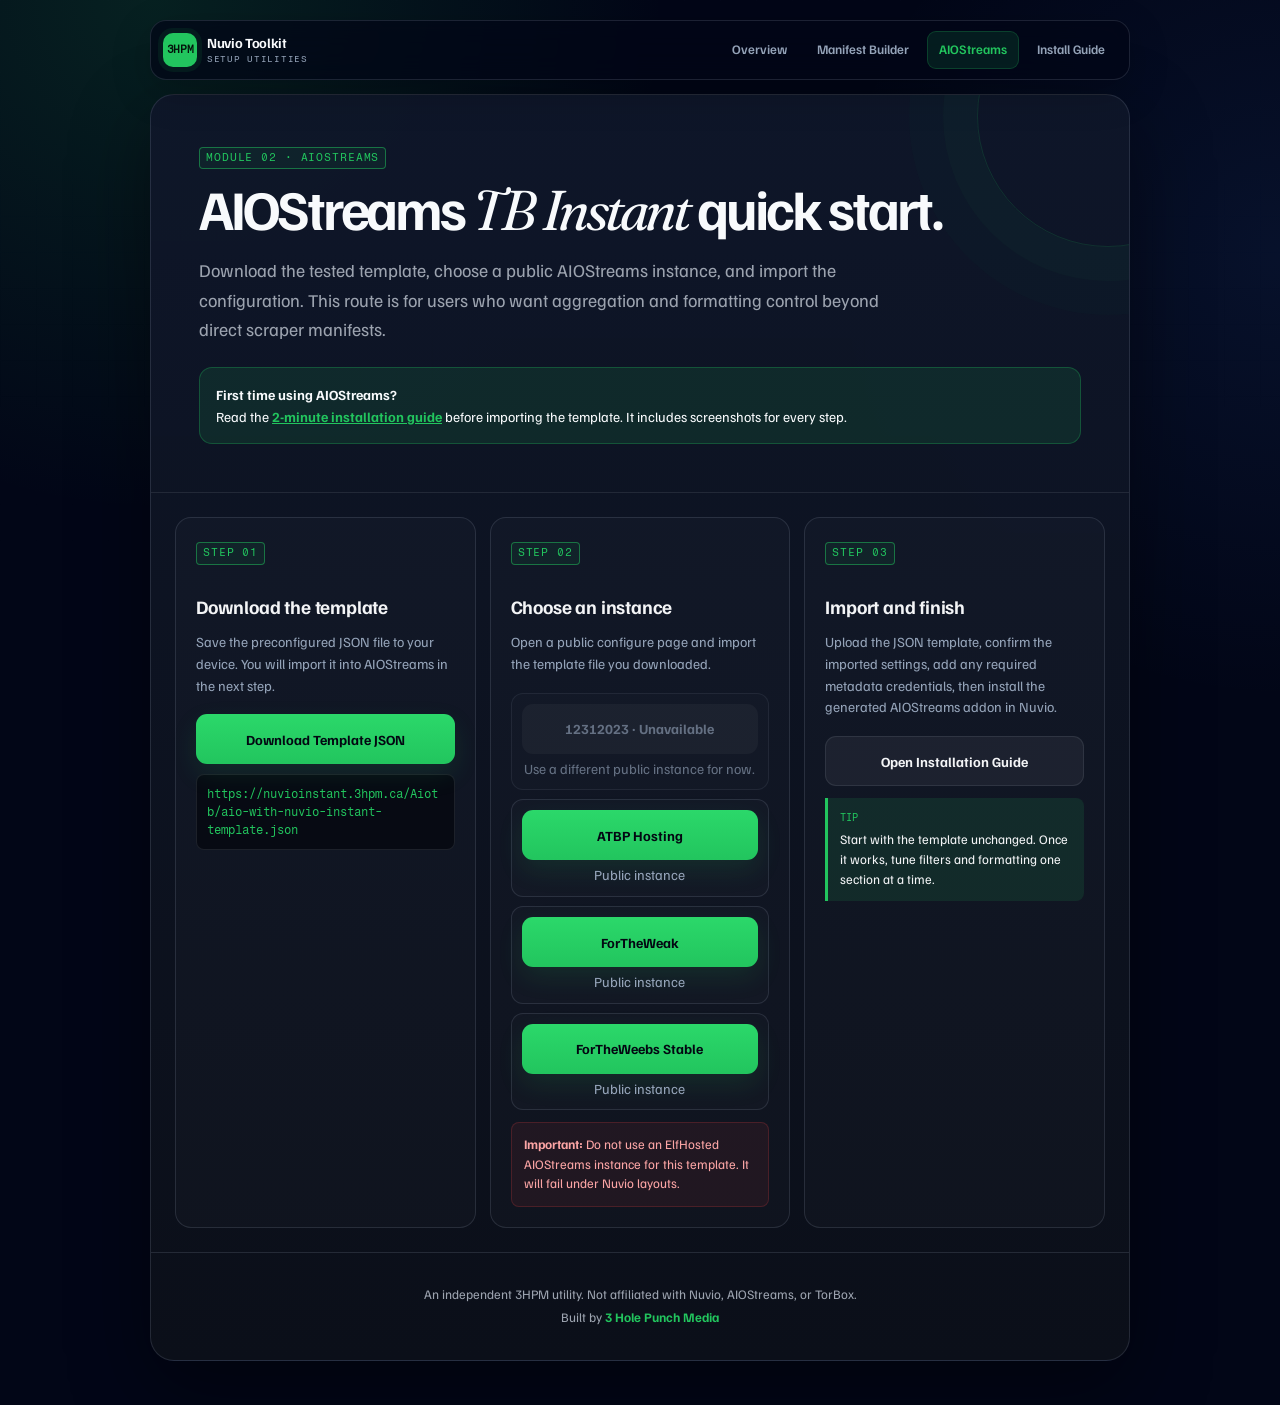
==== commit b9b9d3f1: "Add the AIOStreams install guide Restore the seven-step screenshot guide, integrate it with the shar" ====
--- a/Aiotb/index.html
+++ b/Aiotb/index.html
@@ -1,98 +1,93 @@
 <!DOCTYPE html>
+
 <html lang="en">
 <head>
-    <meta charset="utf-8">
-    <meta name="viewport" content="width=device-width, initial-scale=1">
-    <title>AIOStreams TB Instant Quick Start | 3HPM</title>
-    <meta name="description" content="Download the 3HPM AIOStreams template for use with Nuvio Instant and TB Instant.">
-    <link rel="stylesheet" href="../global.css">
-    <link rel="stylesheet" href="../suite.css">
+<meta charset="utf-8"/>
+<meta content="width=device-width, initial-scale=1" name="viewport"/>
+<title>AIOStreams TB Instant Quick Start | 3HPM</title>
+<meta content="Download the 3HPM AIOStreams template for use with Nuvio Instant and TB Instant." name="description"/>
+<link href="../global.css" rel="stylesheet"/>
+<link href="../suite.css" rel="stylesheet"/>
 </head>
 <body>
-    <div class="suite-shell">
-        <nav class="suite-nav" aria-label="Toolkit navigation">
-            <a class="suite-brand" href="../index.html" aria-label="3HPM Nuvio Toolkit home">
-                <span class="suite-mark">3HPM</span>
-                <span class="suite-brand-copy">
-                    <strong>Nuvio Toolkit</strong>
-                    <span>Setup utilities</span>
-                </span>
-            </a>
-            <div class="suite-links">
-                <a href="../index.html">Overview</a>
-                <a href="../standard.html">Manifest Builder</a>
-                <a class="is-active" href="index.html" aria-current="page">AIOStreams</a>
-            </div>
-        </nav>
-
-        <section class="card" aria-labelledby="page-title">
-            <header class="tool-hero">
-                <span class="tag">Module 02 · AIOStreams</span>
-                <h1 id="page-title">AIOStreams <em>TB Instant</em> quick start.</h1>
-                <p class="lead">Download the tested template, choose a public AIOStreams instance, and import the configuration. This route is for users who want aggregation and formatting control beyond direct scraper manifests.</p>
-                <div class="guide-callout">
-                    <strong>First time using AIOStreams?</strong><br>
-                    Read the <a href="https://3hpm.ca/aiotb/install" rel="noopener noreferrer" target="_blank">2-minute installation guide</a> before importing the template. It includes screenshots for every step.
+<div class="suite-shell">
+<nav aria-label="Toolkit navigation" class="suite-nav">
+<a aria-label="3HPM Nuvio Toolkit home" class="suite-brand" href="../index.html">
+<span class="suite-mark">3HPM</span>
+<span class="suite-brand-copy">
+<strong>Nuvio Toolkit</strong>
+<span>Setup utilities</span>
+</span>
+</a>
+<div class="suite-links">
+<a href="../index.html">Overview</a>
+<a href="../standard.html">Manifest Builder</a>
+<a aria-current="page" class="is-active" href="index.html">AIOStreams</a>
+<a href="install/index.html">Install Guide</a></div>
+</nav>
+<section aria-labelledby="page-title" class="card">
+<header class="tool-hero">
+<span class="tag">Module 02 · AIOStreams</span>
+<h1 id="page-title">AIOStreams <em>TB Instant</em> quick start.</h1>
+<p class="lead">Download the tested template, choose a public AIOStreams instance, and import the configuration. This route is for users who want aggregation and formatting control beyond direct scraper manifests.</p>
+<div class="guide-callout">
+<strong>First time using AIOStreams?</strong><br/>
+                    Read the <a href="install/index.html">2-minute installation guide</a> before importing the template. It includes screenshots for every step.
                 </div>
-            </header>
-
-            <main class="quick-start-main">
-                <section class="quick-step">
-                    <span class="step-label">Step 01</span>
-                    <h2>Download the template</h2>
-                    <p>Save the preconfigured JSON file to your device. You will import it into AIOStreams in the next step.</p>
-                    <a class="download" download href="aio-with-nuvio-instant-template.json">Download Template JSON</a>
-                    <code class="template-url">https://nuvioinstant.3hpm.ca/Aiotb/aio-with-nuvio-instant-template.json</code>
-                </section>
-
-                <section class="quick-step">
-                    <span class="step-label">Step 02</span>
-                    <h2>Choose an instance</h2>
-                    <p>Open a public configure page and import the template file you downloaded.</p>
-                    <div class="instance-list">
-                        <div class="instance-card is-unavailable">
-                            <span class="download" aria-disabled="true">12312023 · Unavailable</span>
-                            <p>Use a different public instance for now.</p>
-                        </div>
-                        <div class="instance-card">
-                            <a class="download" href="https://aio.atbphosting.com/stremio/configure" rel="noopener noreferrer" target="_blank">ATBP Hosting</a>
-                            <p>Public instance</p>
-                        </div>
-                        <div class="instance-card">
-                            <a class="download" href="https://aiostreams.fortheweak.cloud/stremio/configure" rel="noopener noreferrer" target="_blank">ForTheWeak</a>
-                            <p>Public instance</p>
-                        </div>
-                        <div class="instance-card">
-                            <a class="download" href="https://aiostreamsfortheweebsstable.midnightignite.me/stremio/configure" rel="noopener noreferrer" target="_blank">ForTheWeebs Stable</a>
-                            <p>Public instance</p>
-                        </div>
+</header>
+<main class="quick-start-main">
+<section class="quick-step">
+<span class="step-label">Step 01</span>
+<h2>Download the template</h2>
+<p>Save the preconfigured JSON file to your device. You will import it into AIOStreams in the next step.</p>
+<a class="download" download="" href="aio-with-nuvio-instant-template.json">Download Template JSON</a>
+<code class="template-url">https://nuvioinstant.3hpm.ca/Aiotb/aio-with-nuvio-instant-template.json</code>
+</section>
+<section class="quick-step">
+<span class="step-label">Step 02</span>
+<h2>Choose an instance</h2>
+<p>Open a public configure page and import the template file you downloaded.</p>
+<div class="instance-list">
+<div class="instance-card is-unavailable">
+<span aria-disabled="true" class="download">12312023 · Unavailable</span>
+<p>Use a different public instance for now.</p>
+</div>
+<div class="instance-card">
+<a class="download" href="https://aio.atbphosting.com/stremio/configure" rel="noopener noreferrer" target="_blank">ATBP Hosting</a>
+<p>Public instance</p>
+</div>
+<div class="instance-card">
+<a class="download" href="https://aiostreams.fortheweak.cloud/stremio/configure" rel="noopener noreferrer" target="_blank">ForTheWeak</a>
+<p>Public instance</p>
+</div>
+<div class="instance-card">
+<a class="download" href="https://aiostreamsfortheweebsstable.midnightignite.me/stremio/configure" rel="noopener noreferrer" target="_blank">ForTheWeebs Stable</a>
+<p>Public instance</p>
+</div>
+</div>
+<div class="warning-note">
+<strong>Important:</strong> Do not use an ElfHosted AIOStreams instance for this template. It will fail under Nuvio layouts.
                     </div>
-                    <div class="warning-note">
-                        <strong>Important:</strong> Do not use an ElfHosted AIOStreams instance for this template. It will fail under Nuvio layouts.
-                    </div>
-                </section>
-
-                <section class="quick-step">
-                    <span class="step-label">Step 03</span>
-                    <h2>Import and finish</h2>
-                    <p>Upload the JSON template, confirm the imported settings, add any required metadata credentials, then install the generated AIOStreams addon in Nuvio.</p>
-                    <a class="download" href="https://3hpm.ca/aiotb/install" rel="noopener noreferrer" target="_blank" style="background:rgba(255,255,255,0.05); border:1px solid var(--border); color:var(--text); box-shadow:none;">Open Installation Guide</a>
-                    <aside class="notice" role="note">
-                        <span class="stamp">Tip</span>
-                        <p>Start with the template unchanged. Once it works, tune filters and formatting one section at a time.</p>
-                    </aside>
-                </section>
-            </main>
-
-            <footer>
-                <p>An independent 3HPM utility. Not affiliated with Nuvio, AIOStreams, or TorBox.</p>
-                <p style="margin-top: 4px;">Built by <span>3 Hole Punch Media</span></p>
-            </footer>
-        </section>
-    </div>
-
-    <script src="https://storage.ko-fi.com/cdn/scripts/overlay-widget.js"></script>
-    <script>
+</section>
+<section class="quick-step">
+<span class="step-label">Step 03</span>
+<h2>Import and finish</h2>
+<p>Upload the JSON template, confirm the imported settings, add any required metadata credentials, then install the generated AIOStreams addon in Nuvio.</p>
+<a class="download" href="install/index.html" style="background:rgba(255,255,255,0.05); border:1px solid var(--border); color:var(--text); box-shadow:none;">Open Installation Guide</a>
+<aside class="notice" role="note">
+<span class="stamp">Tip</span>
+<p>Start with the template unchanged. Once it works, tune filters and formatting one section at a time.</p>
+</aside>
+</section>
+</main>
+<footer>
+<p>An independent 3HPM utility. Not affiliated with Nuvio, AIOStreams, or TorBox.</p>
+<p style="margin-top: 4px;">Built by <span>3 Hole Punch Media</span></p>
+</footer>
+</section>
+</div>
+<script src="https://storage.ko-fi.com/cdn/scripts/overlay-widget.js"></script>
+<script>
         kofiWidgetOverlay.draw('threehpm', {
             'type': 'floating-chat',
             'floating-chat.donateButton.text': 'Tip Me',
